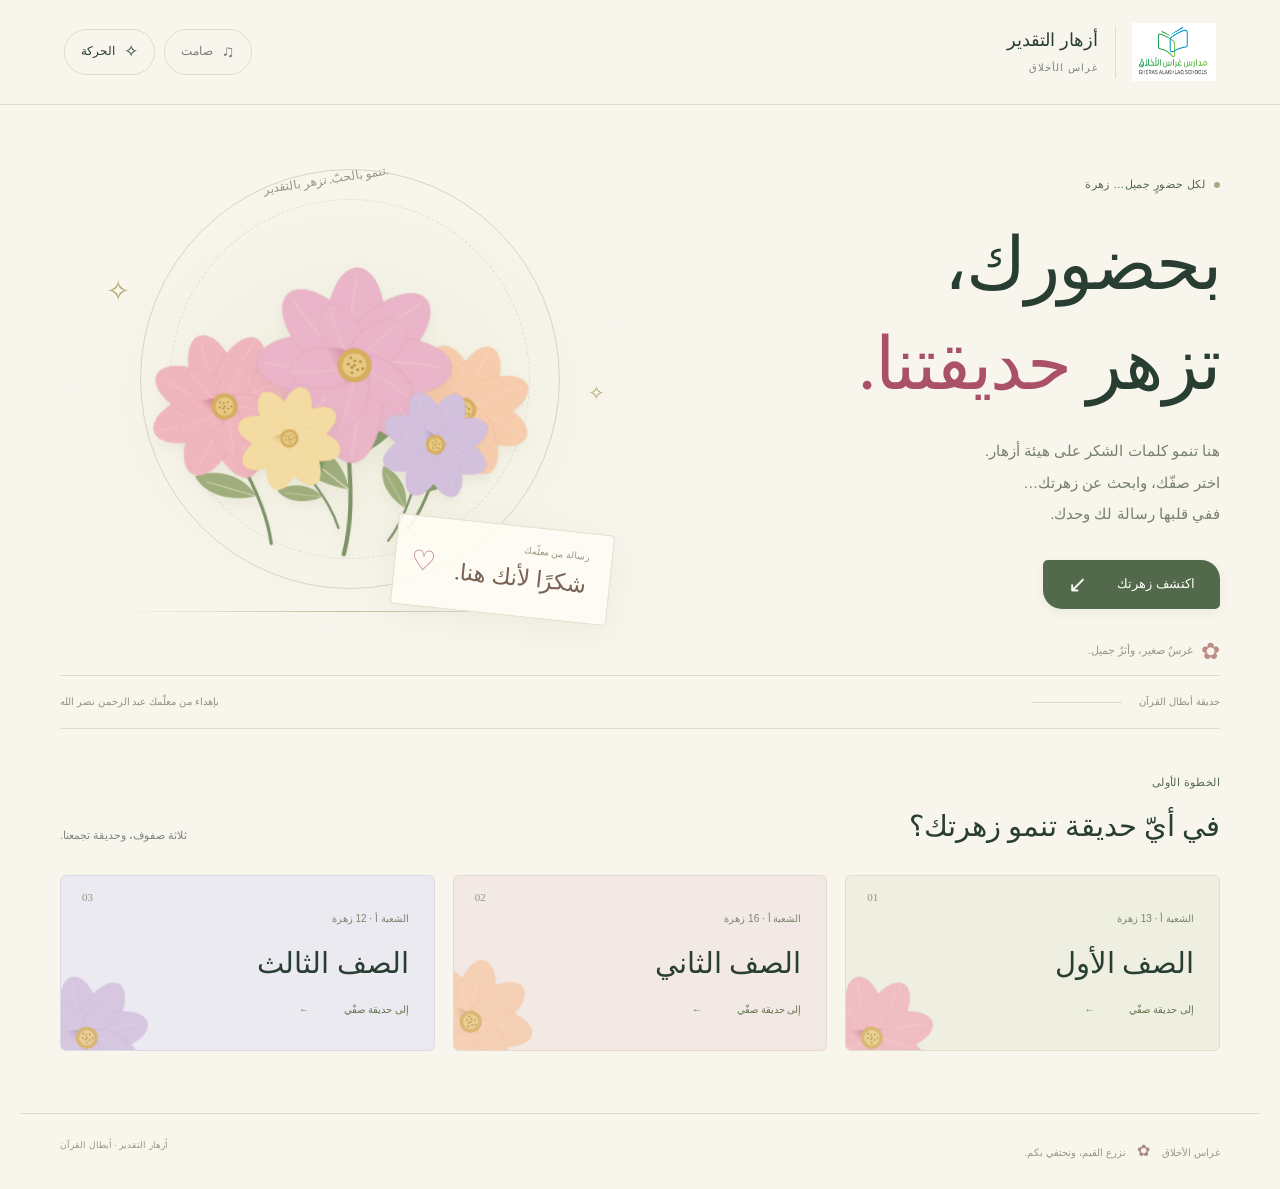
==== appreciation-flowers/index.html @ 8ea8ea81 "Add standalone Arabic appreciation flower garden" ====
<!doctype html>
<html lang="ar" dir="rtl">
<head>
  <meta charset="utf-8">
  <meta name="viewport" content="width=device-width, initial-scale=1">
  <meta name="theme-color" content="#f8f5ed">
  <meta name="description" content="حديقة صغيرة تزهر بحضورك. افتح زهرتك واكتشف بطاقة شكر خاصة بك من مدارس غراس الأخلاق.">
  <title>أزهار التقدير — غراس الأخلاق</title>
  <link rel="stylesheet" href="style.css">
  <script src="data.js" defer></script>
  <script src="app.js" defer></script>
</head>
<body>
  <header class="site-header">
    <a class="brand" href="#" id="brandHome" aria-label="أزهار التقدير — الصفحة الرئيسية">
      <img class="school-logo" alt="مدارس غراس الأخلاق" width="84" height="58">
      <span><strong>أزهار التقدير</strong><small>غراس الأخلاق</small></span>
    </a>
    <div class="settings" aria-label="إعدادات الحديقة">
      <button id="soundToggle" class="quiet-button" type="button" aria-pressed="false"><span aria-hidden="true">♫</span> الصوت</button>
      <button id="motionToggle" class="quiet-button" type="button" aria-pressed="true"><span aria-hidden="true">✧</span> الحركة</button>
    </div>
  </header>
  <main>
    <section id="home" class="home" aria-labelledby="homeTitle">
      <div class="hero-copy">
        <span class="eyebrow"><i></i> لكل حضورٍ جميل… زهرة</span>
        <h1 id="homeTitle">بحضورك،<br> تزهر <em>حديقتنا.</em></h1>
        <p class="hero-description">هنا تنمو كلمات الشكر على هيئة أزهار.<br>اختر صفّك، وابحث عن زهرتك…<br>ففي قلبها رسالة لك وحدك.</p>
        <a class="primary hero-link" href="#classChoices">اكتشف زهرتك <span aria-hidden="true">↙</span></a>
        <div class="hero-note"><span class="tiny-flower" aria-hidden="true">✿</span> غرسٌ صغير، وأثرٌ جميل.</div>
      </div>
      <div class="hero-art" aria-hidden="true">
        <div class="art-orbit orbit-one"></div><div class="art-orbit orbit-two"></div>
        <span class="art-caption">تنمو بالحبّ. تزهر بالتقدير.</span>
        <span class="floating-spark spark-one">✧</span><span class="floating-spark spark-two">✧</span>
        <div class="hero-bouquet" id="heroBouquet"></div>
        <div class="hero-message"><span>رسالة من معلّمك</span><b>شكرًا لأنك هنا.</b><i aria-hidden="true">♡</i></div>
        <span class="garden-ground"></span>
      </div>
      <div class="hero-bottom"><span>حديقة أبطال القرآن</span><span class="fine-rule"></span><span>بإهداء من معلّمك عبد الرحمن نصر الله</span></div>
      <section class="class-section" aria-labelledby="classesTitle">
        <div class="section-heading"><div><span class="eyebrow">الخطوة الأولى</span><h2 id="classesTitle">في أيّ حديقة تنمو زهرتك؟</h2></div><p>ثلاثة صفوف، وحديقة تجمعنا.</p></div>
        <div id="classChoices" class="class-grid"></div>
      </section>
    </section>
    <section id="garden" class="garden" hidden aria-labelledby="gardenTitle">
      <button id="backHome" class="back-button" type="button">→ العودة إلى الصفوف</button>
      <div class="garden-heading"><div><span class="eyebrow" id="gardenEyebrow">حديقة الصف الأول</span><h1 id="gardenTitle" tabindex="-1">زهرتك تنتظر لمستك.</h1><p>ابحث عن اسمك، والمس زهرتك لتتفتح رسالتك.</p></div><div class="bloom-count"><span aria-hidden="true">✿</span><b id="bloomCount">٠</b><small>زهرة تفتّحت هنا</small></div></div>
      <div class="garden-toolbar"><label class="search-field"><span aria-hidden="true">⌕</span><input id="searchName" type="search" placeholder="ابحث عن اسمك هنا…" aria-label="ابحث عن اسم الطالب" autocomplete="off"></label><span id="resultCount"></span></div>
      <div id="flowerGrid" class="flower-grid"></div>
      <div id="emptyState" class="empty-state" hidden><span aria-hidden="true">❀</span><h2>لنجرب كتابة الاسم بطريقة أخرى.</h2><p>اكتب جزءًا من اسمك، أو تأكد من اختيار صفّك.</p><button id="clearSearch" class="quiet-button" type="button">عرض جميع الأزهار</button></div>
      <p class="garden-hint"><span aria-hidden="true">♡</span> لكل زهرة لونها… ولكل طالب أثره الجميل.</p>
    </section>
  </main>
  <footer class="site-footer"><span>غراس الأخلاق <i aria-hidden="true">✿</i> نزرع القيم، ونحتفي بكم.</span><small>أزهار التقدير · أبطال القرآن</small></footer>
  <dialog id="cardDialog" aria-labelledby="cardTitle">
    <button id="closeCard" class="close-button" type="button" aria-label="إغلاق بطاقة الشكر">×</button>
    <article id="certificate" class="certificate">
      <div class="certificate-frame"></div>
      <span class="corner corner-tr" aria-hidden="true">❦</span><span class="corner corner-bl" aria-hidden="true">❦</span>
      <img class="school-logo certificate-logo" alt="مدارس غراس الأخلاق" width="110" height="74">
      <p class="certificate-kicker">غراس الأخلاق · حديقة أبطال القرآن</p>
      <div id="certificateFlower" class="certificate-flower" aria-hidden="true"></div>
      <p class="award-eyebrow">بطاقة شكر وتقدير</p>
      <h2 id="cardTitle">أزهرتَ حضورًا.</h2>
      <p class="dedication">إلى طالبنا العزيز</p>
      <h3 id="cardName"></h3>
      <span id="cardClass" class="class-badge"></span>
      <p class="certificate-text">شكرًا لحضورك وتفاعلك في حصص القرآن الكريم.<br>بكلّ خطوةٍ تتعلّمها، تنمو زهرة جميلة.<br><strong>بارك الله فيك، وزادك علمًا وخيرًا.</strong></p>
      <div class="signature"><span>معلّمك المحبّ</span><b>عبد الرحمن نصر الله</b></div>
      <p class="certificate-footer">لك في حديقتنا زهرة، وفي قلوبنا تقدير.</p>
    </article>
    <div class="card-actions"><button id="downloadCard" class="primary" type="button">↓ احفظ بطاقتي</button><button id="printCard" class="secondary" type="button">طباعة البطاقة</button><button id="returnGarden" class="text-button" type="button">العودة إلى الحديقة ←</button></div>
  </dialog>
  <canvas id="petalCanvas" aria-hidden="true"></canvas>
  <div id="status" class="toast" role="status" aria-live="polite" hidden></div>
</body>
</html>
---- appreciation-flowers/style.css ----
@charset "UTF-8";
:root{--paper:#f8f5ed;--ink:#293e33;--muted:#7c8679;--green:#52694c;--rose:#aa5067;--line:#dddcd0;--soft:#ececde;--serif:Georgia,"Times New Roman",serif;color-scheme:light}
*{box-sizing:border-box}html{scroll-behavior:smooth;scroll-padding-top:24px}body{margin:0;background:var(--paper);color:var(--ink);font-family:Tahoma,"Segoe UI",Arial,sans-serif;font-size:16px;line-height:1.8}button,input,a{-webkit-tap-highlight-color:transparent}button,input{font:inherit}button,a{touch-action:manipulation}button{cursor:pointer}button:disabled{cursor:wait}button,a,input{outline-offset:5px}button:focus-visible,a:focus-visible,input:focus-visible{outline:3px solid #a45068}[hidden]{display:none!important}button{color:inherit}a{color:inherit;text-decoration:none}button{border:0}img{max-width:100%}.site-header{max-width:1380px;margin:auto;padding:23px 5%;display:flex;align-items:center;justify-content:space-between;border-bottom:1px solid var(--line);gap:15px}.brand{display:flex;align-items:center;gap:16px}.school-logo{object-fit:contain}.brand>span{border-right:1px solid var(--line);padding-right:17px;line-height:1.5}.brand strong{display:block;font-size:18px;font-weight:500}.brand small{color:var(--muted);font-size:10px;letter-spacing:1px}.settings{display:flex;gap:9px}.quiet-button{display:inline-flex;align-items:center;justify-content:center;gap:9px;background:transparent;border:1px solid var(--line);border-radius:30px;padding:7px 16px;font-size:12px;min-height:40px}.quiet-button:hover{background:#eaeadd}.quiet-button[aria-pressed=false]{color:#7d7c76}.quiet-button span{font-size:17px}.home{max-width:1240px;margin:auto;padding:0 40px}.hero-copy{grid-area:copy;padding-top:70px;position:relative;z-index:1}.home{display:grid;grid-template-columns:1fr 1fr;grid-template-areas:"copy art" "bottom bottom" "classes classes"}.eyebrow{font-size:11px;color:var(--green);display:flex;align-items:center;gap:9px;letter-spacing:.4px}.eyebrow i{width:6px;height:6px;background:#a5ad82;border-radius:50%}h1,h2,h3,p{margin:0}.hero-copy h1{font-family:var(--serif);font-weight:500;font-size:clamp(48px,5.7vw,78px);line-height:1.38;margin:20px 0 19px;letter-spacing:-1.5px}.hero-copy h1 em{font-style:normal;color:var(--rose)}.hero-description{font-size:15px;line-height:2.1;color:#76806f}.primary{display:inline-flex;justify-content:center;align-items:center;gap:30px;min-height:49px;border-radius:5px 19px 5px 19px;padding:12px 25px;background:var(--green);color:#fffefa;font-size:13px;box-shadow:0 4px 12px #344e3210;transition:background .2s,transform .2s}.primary:hover{background:#3f573b;transform:translateY(-2px)}.hero-link{margin-top:30px}.hero-link span{font-size:23px;line-height:1}.hero-note{font-size:11px;color:#959a87;margin-top:22px;display:flex;align-items:center;gap:8px}.tiny-flower{font-size:23px;color:#bd8d85}.hero-art{grid-area:art;position:relative;height:570px;direction:ltr;isolation:isolate}.art-orbit{position:absolute;border:1px solid #d5d6bd;border-radius:50%;z-index:-1}.orbit-one{width:420px;height:420px;top:64px;left:50%;transform:translateX(-50%)}.orbit-two{width:360px;height:360px;top:94px;left:50%;transform:translateX(-50%);border-style:dashed;opacity:.65}.hero-art:before{content:"";position:absolute;inset:60px 0 40px;border-radius:50%;background:radial-gradient(ellipse,#e6e7cd80,transparent 68%);z-index:-2}.art-caption{position:absolute;top:65px;left:35%;font-family:var(--serif);font-size:12px;color:#91977e;transform:rotate(-9deg)}.hero-bouquet{position:absolute;left:50%;top:100px;width:440px;height:390px;transform:translateX(-50%)}.hero-bouquet .flower-svg{position:absolute;width:230px;height:320px;bottom:0;filter:drop-shadow(0 8px 8px #665e3510)}.hero-bouquet .hero-stem-0{left:-10px;transform:rotate(-20deg) scale(.88);z-index:1}.hero-bouquet .hero-stem-1{left:208px;transform:rotate(24deg) scale(.8);z-index:1}.hero-bouquet .hero-stem-2{left:108px;bottom:30px;transform:rotate(2deg) scale(1.15);z-index:2}.hero-bouquet .hero-stem-3{left:55px;bottom:-22px;transform:rotate(-30deg) scale(.62);z-index:3}.hero-bouquet .hero-stem-4{left:181px;bottom:-30px;transform:rotate(25deg) scale(.65);z-index:3}.hero-message{position:absolute;right:5%;bottom:60px;z-index:4;background:#fffcf5ed;box-shadow:0 8px 35px #65613d14;border:1px solid #e4decc;padding:15px 23px 16px 60px;border-radius:4px;transform:rotate(6deg);text-align:right;direction:rtl}.hero-message span{display:block;color:#99917e;font-size:9px}.hero-message b{font-family:var(--serif);font-size:23px;font-weight:normal;color:#796354}.hero-message i{position:absolute;left:16px;top:20px;font-size:28px;font-style:normal;color:#b77785}.garden-ground{position:absolute;bottom:63px;left:10%;width:80%;height:1px;background:linear-gradient(90deg,transparent,#bcc09e,transparent)}.floating-spark{position:absolute;color:#b9ab70;font-size:29px;animation:spark 4s ease-in-out infinite}.spark-one{left:8%;top:160px}.spark-two{right:6%;top:270px;font-size:20px;animation-delay:-2s}.hero-bottom{grid-area:bottom;border-block:1px solid var(--line);padding:17px 0;display:flex;gap:17px;align-items:center;font-size:10px;color:#8e937f}.fine-rule{flex:1;height:1px;background:var(--line);max-width:90px}.hero-bottom>span:last-child{margin-right:auto}.class-section{grid-area:classes;padding:44px 0 62px}.section-heading{display:flex;justify-content:space-between;align-items:end;gap:15px;margin-bottom:23px}.section-heading h2{font-family:var(--serif);font-weight:normal;font-size:29px;margin-top:7px}.section-heading p{font-size:11px;color:var(--muted);padding-bottom:6px}.class-grid{display:grid;grid-template-columns:repeat(3,1fr);gap:18px}.class-card{position:relative;overflow:hidden;background:#eeeee1;border:1px solid #dddfcb;text-align:right;padding:27px 25px;min-height:164px;border-radius:6px;transition:transform .25s,box-shadow .25s}.class-card:nth-child(2){background:#f3e9e4;border-color:#e9d8ce}.class-card:nth-child(3){background:#eaeaf0;border-color:#dbdbe6}.class-card:hover{transform:translateY(-5px);box-shadow:0 8px 22px #4e583610}.class-card small{font-size:10px;color:#7c846d}.class-card strong{font-family:var(--serif);font-size:29px;font-weight:normal;display:block;margin:5px 0}.class-card .class-enter{font-size:10px;color:#65754e;display:inline-flex;gap:35px}.class-card .class-art{position:absolute;width:98px;height:130px;left:7px;bottom:-25px;opacity:.85;transform:rotate(-14deg);pointer-events:none}.class-card:nth-child(2) .class-art{transform:rotate(12deg)}.class-card .class-number{font-family:var(--serif);position:absolute;left:21px;top:12px;font-size:11px;color:#94957f}.garden{max-width:1240px;margin:auto;padding:35px 40px 40px}.back-button,.text-button{background:transparent;font-size:12px;color:#78816c;padding:8px 0}.back-button:hover,.text-button:hover{color:var(--rose)}.garden-heading{display:flex;justify-content:space-between;align-items:center;gap:20px;margin-top:32px}.garden-heading h1{font-family:var(--serif);font-weight:normal;font-size:45px;line-height:1.5;margin-top:8px}.garden-heading p{font-size:13px;color:var(--muted);margin-top:8px}.bloom-count{display:grid;grid-template-columns:30px 42px;justify-items:center;align-items:center;border-right:1px solid var(--line);padding:5px 27px}.bloom-count>span{font-size:32px;color:#ad6b78}.bloom-count b{font-size:28px;font-family:var(--serif);font-weight:normal}.bloom-count small{grid-column:1/-1;font-size:10px;color:var(--muted)}.garden-toolbar{display:flex;align-items:center;justify-content:space-between;gap:15px;margin:35px 0 0;padding-bottom:22px;border-bottom:1px solid var(--line)}.search-field{display:flex;gap:12px;align-items:center;border:1px solid #dbddce;background:#fffdf6;padding:7px 15px;border-radius:5px;width:360px;max-width:100%}.search-field>span{font-size:25px;color:#929a80;line-height:1}.search-field input{border:0;background:transparent;min-width:0;width:100%;color:var(--ink);font-size:12px;padding:6px 0;outline-offset:2px}.search-field input::placeholder{color:#9b9f91}#resultCount{font-size:11px;color:var(--muted)}.flower-grid{display:grid;grid-template-columns:repeat(4,minmax(0,1fr));gap:12px 15px;position:relative;padding-top:20px}.flower-button{background:transparent;min-width:0;position:relative;padding:10px 10px 25px;border-radius:100px 100px 18px 18px;display:flex;flex-direction:column;align-items:center;transition:background .25s,transform .25s;isolation:isolate}.flower-button:before{content:"";position:absolute;inset:45px 10% 76px;border-radius:50%;background:radial-gradient(ellipse,var(--wash),transparent 72%);z-index:-1;opacity:0;transition:opacity .3s}.flower-button:hover{background:#eeefdf70}.flower-button:hover:before,.flower-button.blooming:before{opacity:1}.flower-button .flower-art{position:relative;width:100%;height:220px;display:grid;place-items:center;transform-origin:50% 100%;animation:sway 6s ease-in-out infinite;animation-delay:var(--delay)}.flower-svg{width:170px;height:220px;overflow:visible}.flower-button:hover .flower-art{animation-play-state:paused}.flower-button .student-name{display:block;background:#fffdf6;border:1px solid #e0dfd1;border-radius:5px 13px 5px 13px;font-size:12px;padding:9px 12px;max-width:100%;min-height:45px;box-shadow:0 3px 6px #665a2a04}.flower-button .flower-invite{font-size:10px;color:#939985;margin-top:8px}.flower-button.opened .flower-invite{color:#65794c}.flower-button.blooming{pointer-events:none}.flower-button.blooming .flower-art{animation:none}.petal{transform-origin:100px 100px;transform:rotate(calc(var(--a) * .12)) scale(.56,1);transition:transform 1.1s cubic-bezier(.2,.8,.2,1);filter:drop-shadow(0 1px 1px #73333d12)}.inner-petal{transform:rotate(calc(var(--a) * .08)) scale(.4,.85);transition-delay:.08s}.flower-center{transform-origin:100px 100px;transform:scale(.15);opacity:0;transition:transform .8s .3s,opacity .6s .2s}.sepal{transform-origin:100px 120px;transition:transform .9s;transform:scaleX(.7)}.opened .petal,.is-open .petal,.blooming .petal{transform:rotate(var(--a)) scale(1)}.opened .inner-petal,.is-open .inner-petal,.blooming .inner-petal{transform:rotate(var(--a)) scale(.72)}.opened .flower-center,.is-open .flower-center,.blooming .flower-center{transform:scale(1);opacity:1}.opened .sepal,.is-open .sepal,.blooming .sepal{transform:scaleX(1.25)}.mini-letter{position:absolute;top:48px;left:calc(50% - 20px);width:40px;height:49px;background:#fffdf6;border:1px solid #d1ba90;border-radius:3px;box-shadow:0 4px 10px #3d4e2320;font-size:17px;color:#a65f75;display:grid;place-items:center;opacity:0;pointer-events:none;z-index:3}.blooming .mini-letter{animation:letterRise 1.35s .2s both}.garden-hint{border-top:1px solid var(--line);padding-top:25px;margin-top:25px;text-align:center;color:#939883;font-size:11px}.garden-hint span{color:#bc8b91;font-size:19px;margin-left:6px}.empty-state{text-align:center;padding:70px 10px}.empty-state>span{font-size:55px;color:#b98290}.empty-state h2{font-family:var(--serif);font-weight:normal;font-size:26px}.empty-state p{font-size:12px;color:var(--muted);margin:10px 0 22px}.site-footer{max-width:1240px;margin:auto;padding:23px 40px;border-top:1px solid var(--line);display:flex;justify-content:space-between;gap:15px;font-size:10px;color:#949985}.site-footer i{font-size:16px;font-style:normal;margin:0 9px;color:#aa8b80}.site-footer small{font-size:9px}body.dialog-open{overflow:hidden}dialog{color:var(--ink);border:0;padding:25px 25px 18px;background:#f4f1e8;border-radius:12px;width:min(730px,calc(100% - 26px));max-height:calc(100dvh - 28px);overflow:auto;box-shadow:0 25px 100px #273a3550}dialog::backdrop{background:#263c368c;backdrop-filter:blur(7px)}dialog[open]{animation:cardArrival .5s both}.close-button{position:sticky;display:block;top:0;margin:0 -10px -30px auto;z-index:5;width:35px;height:35px;line-height:1;border:1px solid #ddd7c5;border-radius:50%;background:#fffcf4;font-size:23px;color:#7b8070}.certificate{background:radial-gradient(ellipse at 10% 0,#ecefdf,transparent 45%),radial-gradient(ellipse at 100% 100%,#f1e0dd,transparent 44%),#fffdf5;position:relative;isolation:isolate;text-align:center;padding:36px 44px 25px;overflow:hidden;border:1px solid #cfba95;min-height:690px}.certificate-frame{position:absolute;inset:12px;border:1px solid #ddd1b8;pointer-events:none;z-index:-1}.corner{position:absolute;font-family:var(--serif);font-size:75px;color:#9ea87c;opacity:.65;line-height:1}.corner-tr{top:16px;right:15px;transform:rotate(-24deg)}.corner-bl{bottom:16px;left:15px;transform:rotate(156deg)}.certificate-logo{display:block;margin:0 auto 3px}.certificate-kicker{font-size:9px;color:#8b9479;letter-spacing:.3px}.certificate-flower{height:95px;margin:12px auto 0;overflow:hidden;width:120px}.certificate-flower .flower-svg{width:110px;height:143px}.award-eyebrow{color:#a48a60;font-size:10px;margin-top:0}.certificate h2{font:normal 42px/1.5 var(--serif);color:#9e5366;margin:6px 0 10px}.dedication{font-size:10px;color:#9a9684}.certificate h3{font-size:clamp(20px,3vw,28px);line-height:1.9;margin:10px auto 8px;max-width:510px;color:#384f3d;overflow-wrap:anywhere}.class-badge{border-block:1px solid #dbd7c5;padding:5px 20px;font-size:10px;color:#8b8f74;display:inline-block}.certificate-text{font-size:12px;line-height:2.3;color:#858b7a;margin:22px 0 17px}.certificate-text strong{font-weight:normal;color:#657554}.signature span{display:block;color:#9a9480;font-size:9px}.signature b{font-family:var(--serif);font-weight:normal;display:block;font-size:25px;color:#4c684e}.certificate-footer{font-family:var(--serif);color:#ae987e;font-size:13px;margin:19px 0 0}.card-actions{display:flex;gap:10px;justify-content:center;align-items:center;flex-wrap:wrap;padding:19px 0 0}.card-actions .primary{min-height:43px;padding:9px 20px}.secondary{border:1px solid #cdd0be;border-radius:5px 15px 5px 15px;padding:9px 20px;background:transparent;font-size:12px;min-height:43px}.secondary:hover{background:#e9e9da}.text-button{font-size:10px;padding-inline:8px}#petalCanvas{position:fixed;inset:0;width:100%;height:100%;pointer-events:none;z-index:20}.toast{position:fixed;bottom:24px;left:50%;transform:translateX(-50%);background:#374b3d;color:#fffdf5;padding:12px 23px;border-radius:8px;font-size:12px;z-index:30;max-width:90%;text-align:center;box-shadow:0 5px 20px #263c3520}.motion-off *, .motion-off *:before,.motion-off *:after{animation:none!important;transition:none!important;scroll-behavior:auto!important}.motion-off .mini-letter{display:none}
@keyframes sway{0%,100%{transform:rotate(-1.6deg)}50%{transform:rotate(1.6deg)}}@keyframes spark{0%,100%{opacity:.35;transform:scale(.85)}50%{opacity:1;transform:scale(1.1)}}@keyframes letterRise{0%{opacity:0;transform:translateY(45px) scale(.4) rotate(-8deg)}40%{opacity:1;transform:translateY(-25px) scale(1) rotate(5deg)}80%{opacity:1;transform:translateY(-60px) scale(1.3) rotate(-5deg)}100%{opacity:0;transform:translateY(-85px) scale(1.5)}}@keyframes cardArrival{from{opacity:0;transform:translateY(20px) scale(.96)}to{opacity:1;transform:translateY(0) scale(1)}}
@media(min-width:1500px){.hero-art{height:600px}.hero-copy{padding-top:85px}}
@media(max-width:900px){.home{padding:0 28px}.hero-copy h1{font-size:58px}.hero-art{height:520px}.hero-bouquet{transform:translateX(-50%) scale(.85);top:95px}.orbit-one{width:340px;height:340px;top:100px}.orbit-two{width:290px;height:290px;top:125px}.art-caption{top:98px}.hero-message{bottom:36px;right:-8%}.garden-ground{bottom:50px}.flower-grid{grid-template-columns:repeat(3,minmax(0,1fr))}.class-card{padding:22px 18px}.class-card .class-art{left:-10px;width:85px}.class-card strong{font-size:25px}.section-heading p{display:none}}
@media(max-width:620px){.site-header{padding:14px 19px}.school-logo{width:62px;height:44px}.brand{gap:9px}.brand>span{padding-right:10px}.brand strong{font-size:14px}.brand small{font-size:8px}.settings{gap:5px}.quiet-button{padding:6px 10px;font-size:10px;gap:5px;min-height:37px}.quiet-button span{font-size:15px}.home{padding:0 22px;grid-template-columns:1fr;grid-template-areas:"copy" "art" "bottom" "classes"}.hero-copy{padding-top:34px;text-align:center}.hero-copy .eyebrow{justify-content:center;font-size:10px}.hero-copy h1{font-size:53px;line-height:1.25;margin:17px 0}.hero-copy h1 br{display:none}.hero-description{font-size:12px;line-height:2}.hero-description br:nth-of-type(1){display:none}.hero-link{margin-top:20px;font-size:12px;min-height:45px}.hero-note{display:none}.hero-art{height:360px;margin-top:5px}.hero-bouquet{top:-40px;transform:translateX(-50%) scale(.78);transform-origin:50% 100%}.orbit-one{width:275px;height:275px;top:25px}.orbit-two{width:235px;height:235px;top:45px}.hero-message{right:1%;bottom:15px;padding:10px 17px 10px 45px}.hero-message b{font-size:20px}.hero-message span{font-size:8px}.hero-message i{font-size:24px;top:15px;left:12px}.art-caption{top:10px;font-size:10px;left:30%}.spark-one{top:80px;left:4%}.spark-two{top:200px;right:4%}.garden-ground{bottom:34px}.hero-bottom{font-size:8px;gap:7px;padding:14px 0}.hero-bottom .fine-rule{display:none}.hero-bottom>span:last-child{max-width:52%;text-align:left}.class-section{padding:28px 0 35px}.section-heading{margin-bottom:18px}.section-heading .eyebrow{font-size:9px}.section-heading h2{font-size:25px;margin-top:5px}.class-grid{grid-template-columns:1fr;gap:10px}.class-card{min-height:116px;padding:17px 23px}.class-card strong{font-size:27px;margin:0}.class-card small{font-size:9px}.class-card .class-art{width:95px;left:45px;bottom:-28px}.class-card .class-number{left:17px;top:18px}.class-card .class-enter{gap:25px}.garden{padding:22px 18px 30px}.garden-heading{margin-top:22px;gap:8px}.garden-heading h1{font-size:30px}.garden-heading p{font-size:10px;max-width:220px}.garden-heading .eyebrow{font-size:9px}.bloom-count{padding:0 12px 0 0;grid-template-columns:22px 25px}.bloom-count>span{font-size:25px}.bloom-count b{font-size:23px}.bloom-count small{font-size:8px}.garden-toolbar{margin-top:25px;flex-wrap:wrap;gap:9px;padding-bottom:16px}.search-field{width:100%}#resultCount{font-size:9px}.flower-grid{grid-template-columns:repeat(2,minmax(0,1fr));gap:4px;padding-top:12px}.flower-button{padding:10px 4px 20px}.flower-button .flower-art{height:190px}.flower-svg{width:145px;height:190px}.flower-button .student-name{font-size:11px;line-height:1.9;padding:8px;min-height:58px;display:grid;place-items:center}.flower-button .flower-invite{font-size:8px}.garden-hint{font-size:9px}.site-footer{padding:18px 22px;font-size:8px}.site-footer small{display:none}dialog{padding:16px 13px 13px}.certificate{padding:27px 22px 22px;min-height:640px}.certificate-logo{width:92px;height:62px}.certificate h2{font-size:36px}.certificate h3{font-size:21px;line-height:1.8}.certificate-kicker{font-size:8px}.certificate-text{font-size:10px;margin:17px 0}.signature b{font-size:22px}.certificate-footer{font-size:11px}.certificate-flower{margin-top:8px}.card-actions{gap:8px}.card-actions .primary,.secondary{font-size:11px;flex:1;padding-inline:10px}.card-actions .text-button{flex-basis:100%}.corner{font-size:60px}.close-button{margin-right:auto;margin-left:-3px}.award-eyebrow{font-size:9px}}
@media print{@page{size:A4 portrait;margin:12mm}body{background:#fff}body>*:not(#cardDialog){display:none!important}dialog#cardDialog{display:block!important;position:static;width:100%;max-width:none;max-height:none;overflow:visible;border:0;padding:0;background:#fff;box-shadow:none;margin:0}.close-button,.card-actions{display:none!important}.certificate{break-inside:avoid;min-height:250mm;display:flex;flex-direction:column;align-items:center;justify-content:center;padding:15mm 12mm;-webkit-print-color-adjust:exact;print-color-adjust:exact}.certificate h3{font-size:26px}.certificate-text{font-size:14px}.certificate-flower{flex-shrink:0}.certificate-logo{width:110px;height:74px}.certificate-frame{z-index:0}.certificate>*:not(.certificate-frame){position:relative}.corner{position:absolute!important}}
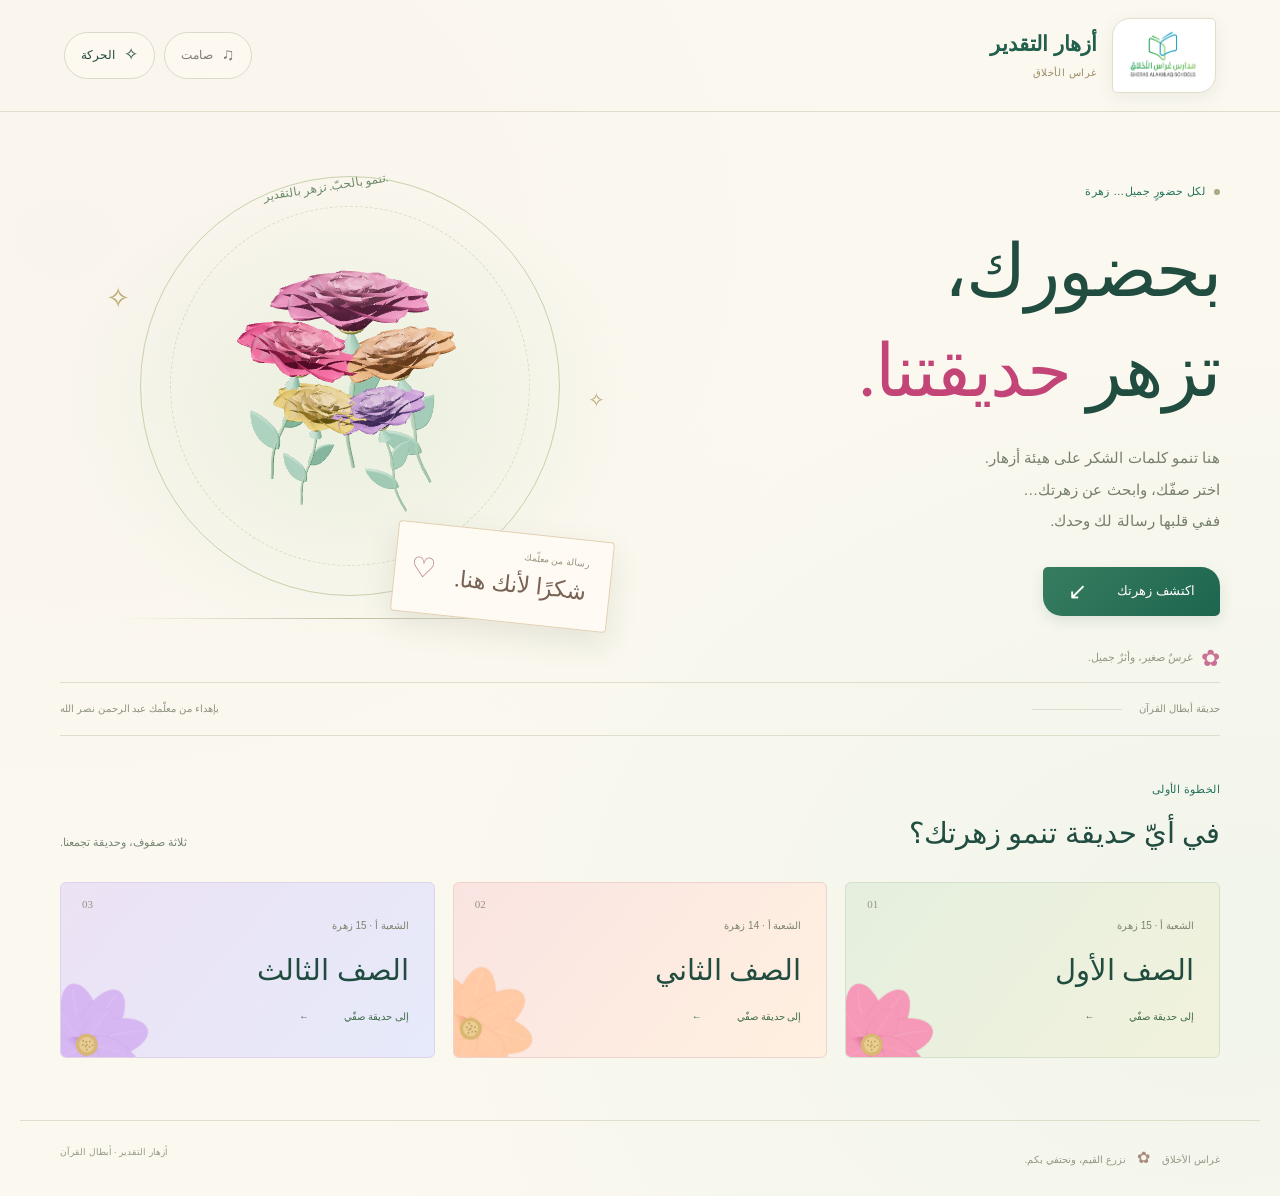
==== commit 119202cb: "Add sculpted 3D flowers and update October 26 attendance" ====
--- a/appreciation-flowers/index.html
+++ b/appreciation-flowers/index.html
@@ -7,8 +7,11 @@
   <meta name="description" content="حديقة صغيرة تزهر بحضورك. افتح زهرتك واكتشف بطاقة شكر خاصة بك من مدارس غراس الأخلاق.">
   <title>أزهار التقدير — غراس الأخلاق</title>
   <link rel="stylesheet" href="style.css">
+  <link rel="stylesheet" href="enhancements.css">
   <script src="data.js" defer></script>
+  <script src="vendor/three.min.js" defer></script>
   <script src="app.js" defer></script>
+  <script src="flowers-3d.js" defer></script>
 </head>
 <body>
   <header class="site-header">
@@ -34,7 +37,7 @@
         <div class="art-orbit orbit-one"></div><div class="art-orbit orbit-two"></div>
         <span class="art-caption">تنمو بالحبّ. تزهر بالتقدير.</span>
         <span class="floating-spark spark-one">✧</span><span class="floating-spark spark-two">✧</span>
-        <div class="hero-bouquet" id="heroBouquet"></div>
+      <div class="hero-bouquet" id="heroBouquet" data-flower3d="-1"></div>
         <div class="hero-message"><span>رسالة من معلّمك</span><b>شكرًا لأنك هنا.</b><i aria-hidden="true">♡</i></div>
         <span class="garden-ground"></span>
       </div>
--- a/appreciation-flowers/enhancements.css
+++ b/appreciation-flowers/enhancements.css
@@ -0,0 +1,7 @@
+:root{--paper:#fbf8ef;--ink:#214c40;--muted:#758575;--green:#24735c;--rose:#c34476;--line:#e1ddcc}
+body{background:radial-gradient(ellipse at 5% 20%,#f3e4e530,transparent 45%),radial-gradient(ellipse at 95% 80%,#dceee350,transparent 50%),var(--paper)}
+.site-header{padding-top:18px;padding-bottom:18px}.brand{gap:15px}.brand .school-logo{width:104px;height:75px;padding:9px;background:#fff;border:1px solid #e3deca;border-radius:18px 5px 18px 5px;box-shadow:0 5px 18px #3b655515,0 1px 0 #fff inset}.brand>span{border:0;padding-right:0}.brand strong{font-size:21px;font-weight:bold;color:#235f4d}.brand small{font-size:10px;letter-spacing:.6px;color:#9b8b63}.certificate-logo{width:134px;height:90px;padding:9px;background:#fff;border:1px solid #ded6bf;border-radius:18px 5px 18px 5px;box-shadow:0 4px 13px #746e4210}.certificate-frame{border-color:#d0b77d}.certificate h2{color:#b84770}.certificate h3{color:#225d49}.certificate{background:radial-gradient(ellipse at 0 0,#e7f2dc,transparent 50%),radial-gradient(ellipse at 100% 100%,#fbe0e8,transparent 45%),#fffdf6}.hero-copy h1 em{color:#c34476}.hero-art:before{background:radial-gradient(ellipse,#e0ecd5a6,transparent 70%)}.hero-message{border-color:#e3cfb2;box-shadow:0 12px 30px #5a6b3920}.class-card{background:linear-gradient(130deg,#e5efdf,#f1f2dc);border-color:#d4e0c9}.class-card:nth-child(2){background:linear-gradient(130deg,#fae4e2,#fff0e0);border-color:#ecd3cf}.class-card:nth-child(3){background:linear-gradient(130deg,#ece2f4,#e6eafa);border-color:#dfd2eb}.class-card .class-enter{color:#436e48}.quiet-button{background:#fffaf173;border-color:#d8dbca}.primary{background:linear-gradient(135deg,#367d60,#1e654f);box-shadow:0 5px 14px #235d4920}.flower-button:hover{background:#f0f0de70}.flower-button .student-name{background:linear-gradient(#fffefa,#fffbf1);border-color:#dcdcc4;box-shadow:0 4px 11px #7567390a}.flower-button .flower-invite{color:#859272}.flower-button.opened .student-name{border-color:#b2cba4;background:#f5faed}.flower-button.opened .flower-invite{color:#2c8058}.bloom-count>span{color:#c64a7a}.art-orbit{border-color:#c7d2ab}.art-caption{color:#6c8b6a}.hero-note .tiny-flower{color:#ca7094}
+#flowers3D{position:fixed;inset:0;width:100%;height:100%;z-index:2;pointer-events:none}.has-flower3d [data-flower3d]>.flower-svg{visibility:hidden}.has-flower3d .hero-bouquet .flower-svg{visibility:hidden}.has-flower3d .flower-art{animation:none}.flower-portrait{display:block;object-fit:contain;width:100%;height:100%}.certificate-flower{width:122px;height:105px;margin-top:9px;overflow:visible}.flower-button .mini-letter{z-index:3}.hero-message{z-index:3}.hero-bouquet{height:410px;top:80px}.has-flower3d .hero-bouquet{transform:translateX(-50%)}
+@media(max-width:900px){.hero-bouquet{width:360px;height:380px;top:90px}.has-flower3d .hero-bouquet{transform:translateX(-50%)}}
+@media(max-width:620px){.site-header{padding:12px 16px}.brand{gap:9px}.brand .school-logo{width:75px;height:57px;padding:6px;border-radius:12px 4px 12px 4px}.brand strong{font-size:14px}.brand small{font-size:8px}.brand>span{padding:0}.settings .quiet-button{padding:6px 8px;font-size:9px}.hero-bouquet{width:330px;height:330px;top:6px}.has-flower3d .hero-bouquet{transform:translateX(-50%)}.hero-copy h1{font-size:51px}.hero-description{font-size:13px}.flower-button .student-name{font-size:12px}.flower-button .flower-invite{font-size:9px}.certificate-logo{width:108px;height:74px}.certificate-flower{height:93px;width:108px}.certificate{padding-top:24px}.certificate-text{font-size:11px}.certificate-kicker{font-size:8px}.certificate h3{font-size:21px}.certificate h2{font-size:35px}.flower-button .flower-art{height:205px}}
+@media print{#flowers3D{display:none!important}.certificate-logo{box-shadow:none}.flower-portrait{display:block!important}.certificate-flower{width:140px;height:125px}}
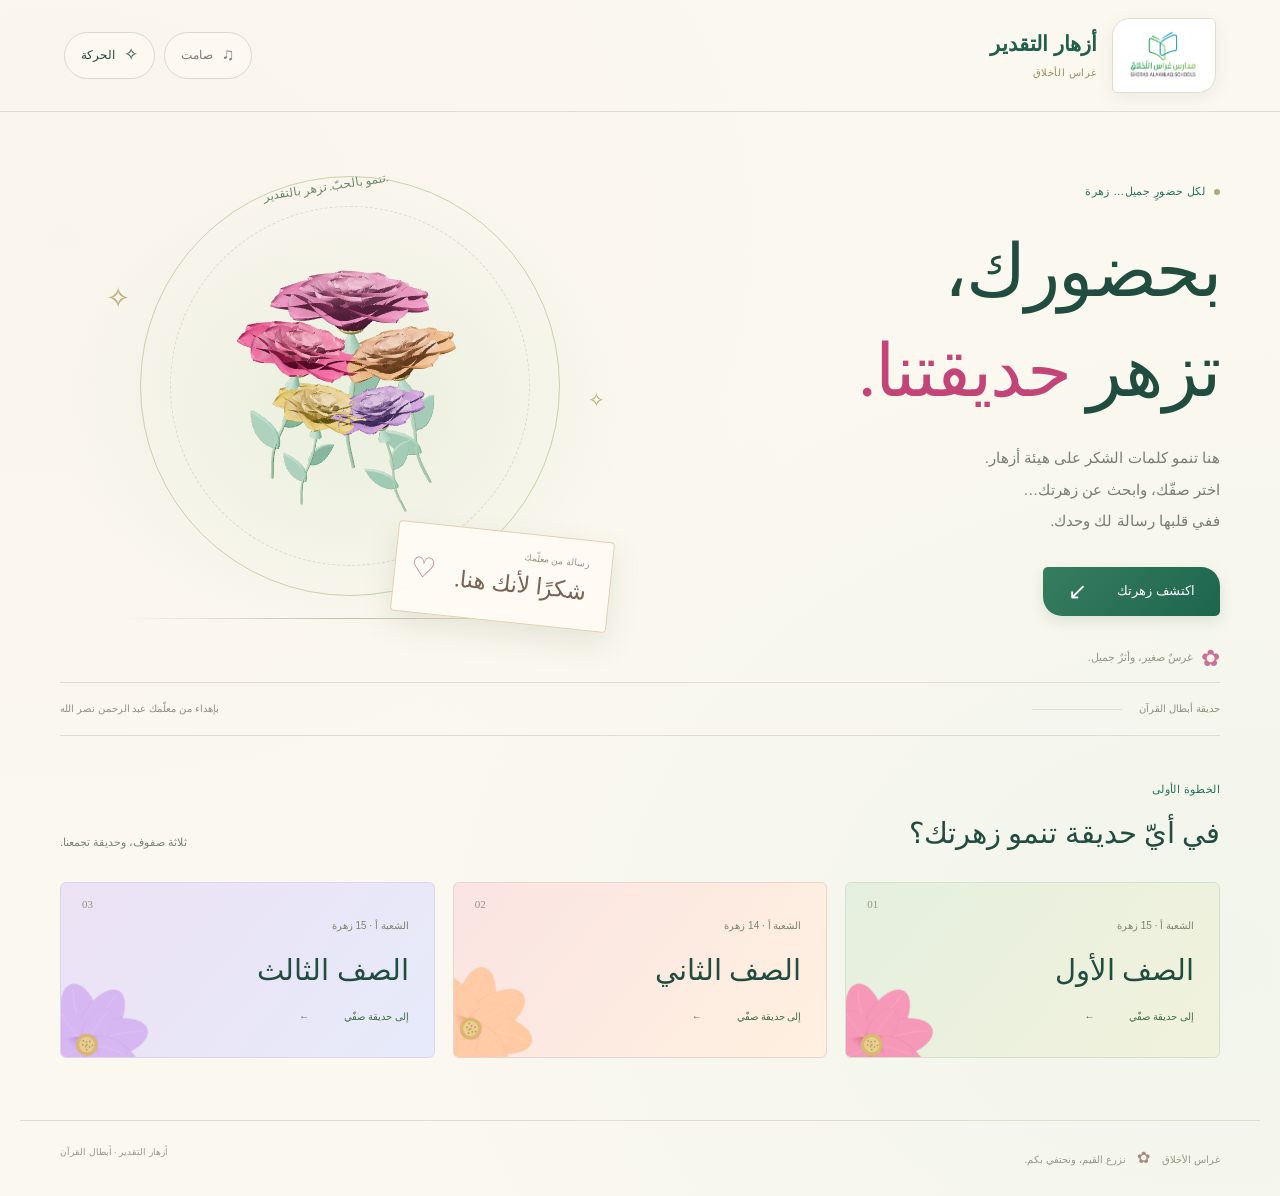
==== commit dae63ebe: "Add invitation images and link previews for Appreciation Flowers" ====
--- a/appreciation-flowers/index.html
+++ b/appreciation-flowers/index.html
@@ -5,6 +5,20 @@
   <meta name="viewport" content="width=device-width, initial-scale=1">
   <meta name="theme-color" content="#f8f5ed">
   <meta name="description" content="حديقة صغيرة تزهر بحضورك. افتح زهرتك واكتشف بطاقة شكر خاصة بك من مدارس غراس الأخلاق.">
+  <link rel="canonical" href="https://nasr12312.github.io/game-baby/appreciation-flowers/">
+  <meta property="og:type" content="website">
+  <meta property="og:locale" content="ar_AR">
+  <meta property="og:title" content="أزهار التقدير 🌷 زهرتك تنتظر لمستك!">
+  <meta property="og:description" content="اختر صفك وابحث عن اسمك، ثم المس زهرتك لتتفتح بطاقة شكر خاصة بك. بإهداء من معلمك عبد الرحمن نصر الله.">
+  <meta property="og:url" content="https://nasr12312.github.io/game-baby/appreciation-flowers/">
+  <meta property="og:image" content="https://nasr12312.github.io/game-baby/appreciation-flowers/share/flowers-how-to-play.jpg">
+  <meta property="og:image:width" content="1200">
+  <meta property="og:image:height" content="675">
+  <meta property="og:image:alt" content="أزهار التقدير: اختر صفك وابحث عن اسمك والمس زهرتك">
+  <meta name="twitter:card" content="summary_large_image">
+  <meta name="twitter:title" content="أزهار التقدير 🌷 زهرتك تنتظر لمستك!">
+  <meta name="twitter:description" content="وردة مجسمة وبطاقة شكر باسمك تنتظرك.">
+  <meta name="twitter:image" content="https://nasr12312.github.io/game-baby/appreciation-flowers/share/flowers-how-to-play.jpg">
   <title>أزهار التقدير — غراس الأخلاق</title>
   <link rel="stylesheet" href="style.css">
   <link rel="stylesheet" href="enhancements.css">
